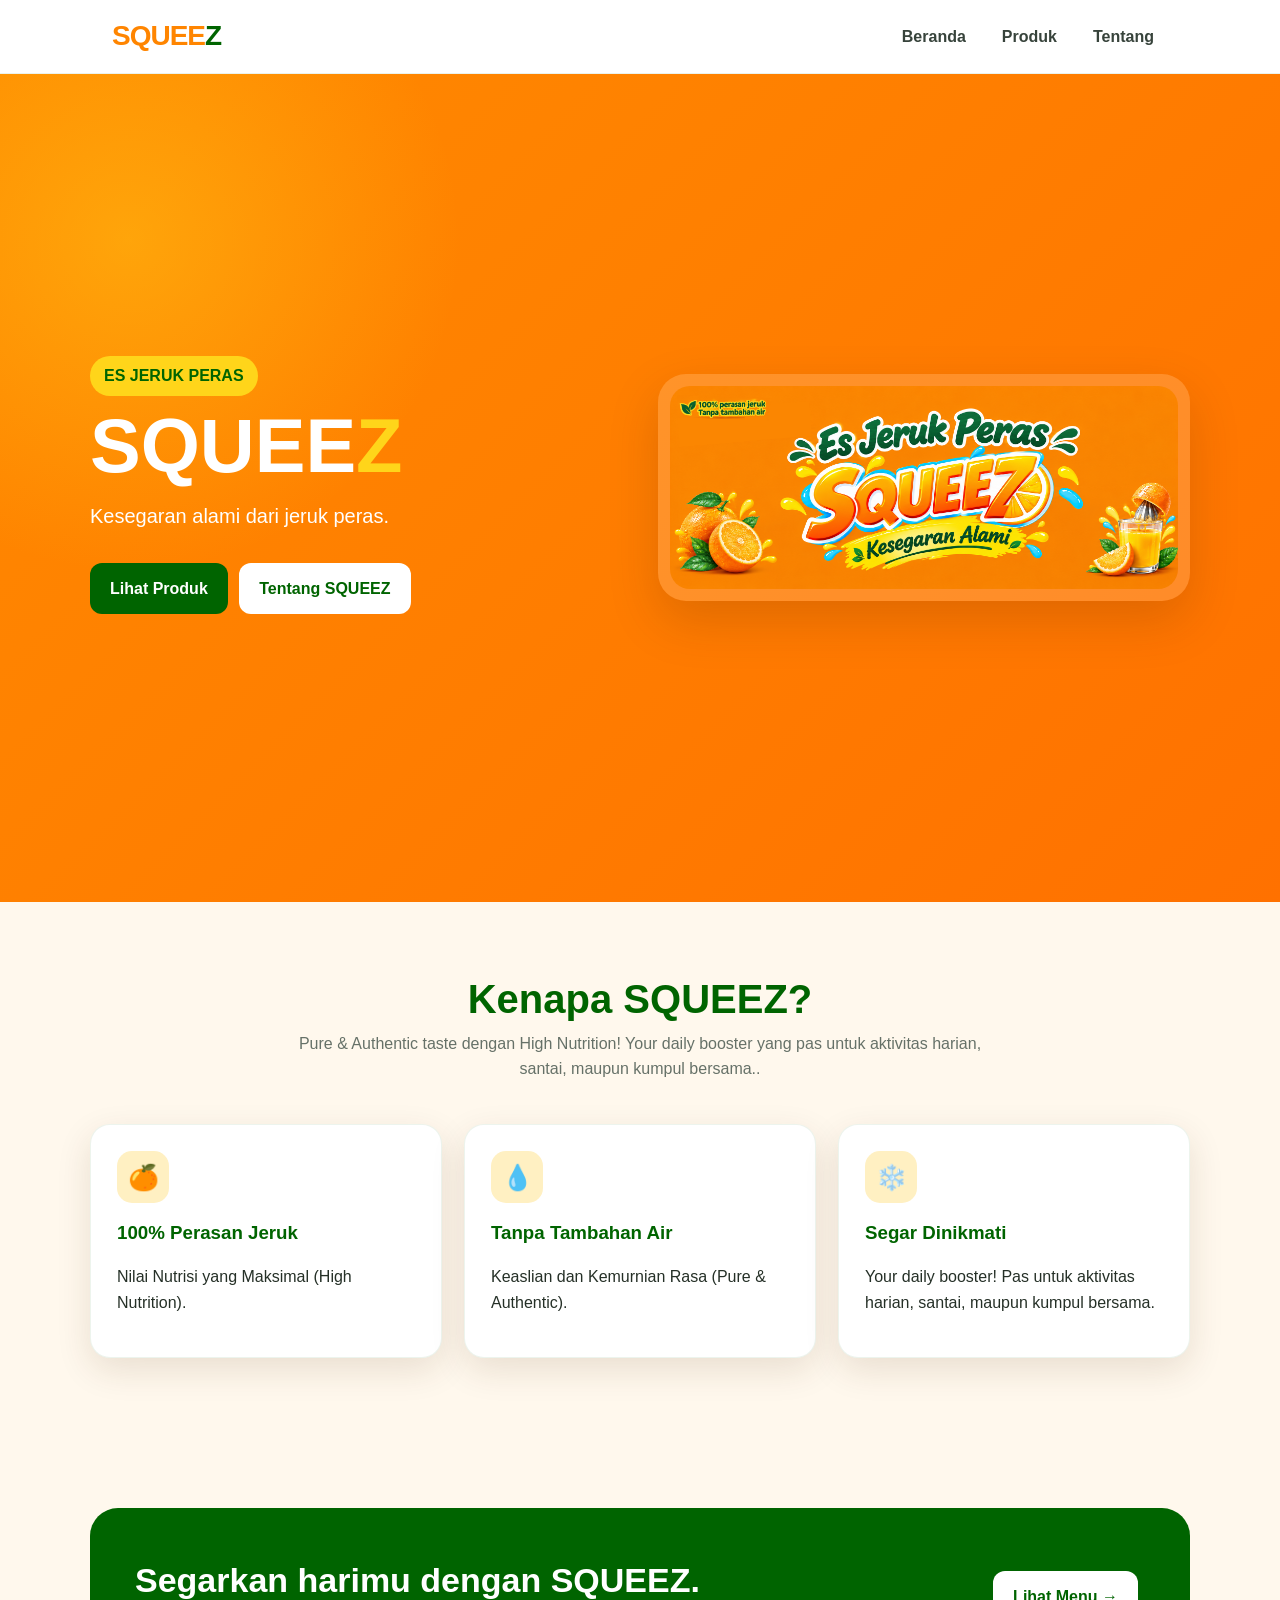
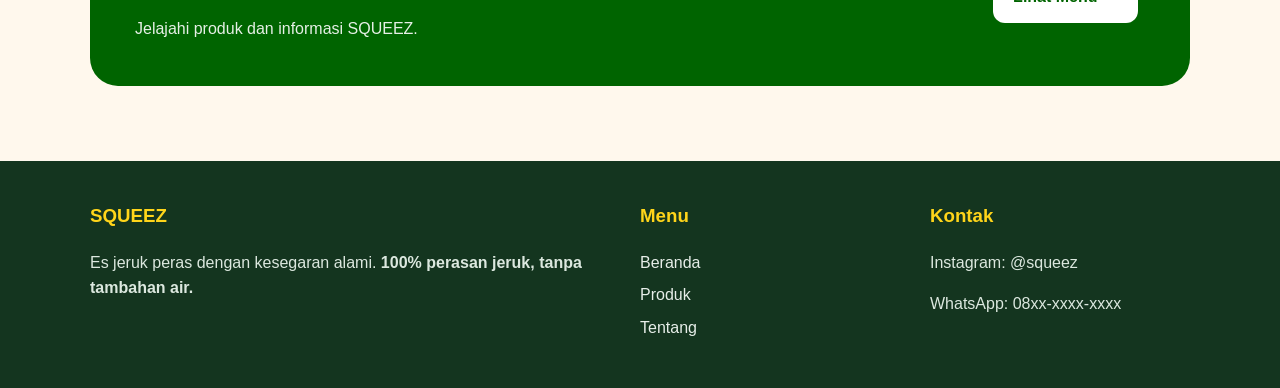
==== index.html @ 5875a388 "squeez" ====
<!doctype html>
<html lang="id">

<head>
  <meta charset="utf-8">
  <meta name="viewport" content="width=device-width,initial-scale=1">
  <title>Beranda | SQUEEZ</title>
  <link rel="stylesheet" href="style.css">
</head>

<body>
  <header class="navbar">
    <div class="nav-inner">
      <a class="logo" href="index.html">SQUEE<span>Z</span></a>
      <button class="menu-btn" aria-label="Buka menu">☰</button>
      <nav class="nav-links">
        <a href="index.html">Beranda</a>
        <a href="produk.html">Produk</a>
        <a href="tentang.html">Tentang</a>
      </nav>
    </div>
  </header>

  <main>
    <section class="hero">
      <div class="hero-grid">
        <div class="hero-copy">
          <span class="badge">ES JERUK PERAS</span>
          <h1>SQUEE<span>Z</span></h1>
          <p>Kesegaran alami dari jeruk peras.</p>
          <a class="btn btn-primary" href="produk.html">Lihat Produk</a>
          <a class="btn btn-secondary" href="tentang.html">Tentang SQUEEZ</a>
        </div>
        <div class="hero-art">
          <img src="assets/squeez.png" alt="Brand SQUEEZ Es Jeruk Peras">
        </div>
      </div>
    </section>

    <section class="section">
      <div class="container">
        <div class="section-title">
          <h2>Kenapa SQUEEZ?</h2>
          <p>Pure & Authentic taste dengan High Nutrition! Your daily booster yang pas untuk aktivitas harian, santai,
            maupun kumpul bersama..</p>
        </div>
        <div class="cards">
          <article class="card">
            <div class="icon">🍊</div>
            <h3>100% Perasan Jeruk</h3>
            <p>Nilai Nutrisi yang Maksimal (High Nutrition).</p>
          </article>
          <article class="card">
            <div class="icon">💧</div>
            <h3>Tanpa Tambahan Air</h3>
            <p>Keaslian dan Kemurnian Rasa (Pure & Authentic).</p>
          </article>
          <article class="card">
            <div class="icon">❄️</div>
            <h3>Segar Dinikmati</h3>
            <p>Your daily booster! Pas untuk aktivitas harian, santai, maupun kumpul bersama.</p>
          </article>
        </div>
      </div>
    </section>

    <section class="section">
      <div class="container">
        <div class="highlight">
          <div>
            <h2>Segarkan harimu dengan SQUEEZ.</h2>
            <p>Jelajahi produk dan informasi SQUEEZ.</p>
          </div>
          <a class="btn btn-secondary" href="produk.html">Lihat Menu →</a>
        </div>
      </div>
    </section>
  </main>

  <footer class="footer">
    <div class="footer-grid">
      <div>
        <h3>SQUEEZ</h3>
        <p>Es jeruk peras dengan kesegaran alami. <strong>100% perasan jeruk, tanpa tambahan air.</strong></p>
      </div>
      <div>
        <h3>Menu</h3>
        <a href="index.html">Beranda</a>
        <a href="produk.html">Produk</a>
        <a href="tentang.html">Tentang</a>
      </div>
      <div>
        <h3>Kontak</h3>
        <p>Instagram: @squeez</p>
        <p>WhatsApp: 08xx-xxxx-xxxx</p>
      </div>
    </div>
  </footer>
  <script src="script.js"></script>
</body>

</html>
---- style.css ----
:root{
  --orange:#ff8500;
  --orange-dark:#e86f00;
  --green:#006400;
  --green-2:#0b7a3b;
  --yellow:#ffd51a;
  --cream:#fff8ed;
  --text:#253027;
  --white:#ffffff;
  --shadow:0 12px 35px rgba(70,45,10,.12);
}
*{box-sizing:border-box}
html{scroll-behavior:smooth}
body{
  margin:0;
  font-family:Arial,Helvetica,sans-serif;
  color:var(--text);
  background:var(--cream);
  line-height:1.6;
}
a{text-decoration:none;color:inherit}
.navbar{
  position:sticky;top:0;z-index:1000;
  background:rgba(255,255,255,.96);
  border-bottom:1px solid rgba(0,100,0,.08);
  backdrop-filter:blur(10px);
}
.nav-inner{
  max-width:1100px;margin:auto;padding:14px 22px;
  display:flex;align-items:center;justify-content:space-between;
}
.logo{font-weight:900;font-size:28px;letter-spacing:-1px;color:var(--orange)}
.logo span{color:var(--green)}
.nav-links{display:flex;gap:8px;align-items:center}
.nav-links a{
  padding:9px 14px;border-radius:999px;font-weight:700;color:#37433b
}
.nav-links a:hover,.nav-links a.active{background:#fff0d8;color:var(--green)}
.menu-btn{display:none;border:0;background:transparent;font-size:28px}
.hero{
  min-height:calc(100vh - 72px);
  display:grid;place-items:center;
  padding:45px 22px;
  background:
    radial-gradient(circle at 10% 20%,rgba(255,213,26,.38),transparent 25%),
    linear-gradient(135deg,#ff8a00,#ff7100);
}
.hero-grid{
  max-width:1100px;width:100%;
  display:grid;grid-template-columns:1fr 1fr;gap:35px;align-items:center;
}
.hero-copy{color:white}
.badge{
  display:inline-block;background:var(--yellow);color:var(--green);
  font-weight:900;padding:7px 14px;border-radius:999px;margin-bottom:14px
}
.hero h1{font-size:clamp(44px,7vw,76px);line-height:.95;margin:0 0 18px;font-weight:900}
.hero h1 span{color:var(--yellow)}
.hero p{font-size:20px;max-width:560px;margin:0 0 26px}
.btn{
  display:inline-block;padding:13px 20px;border-radius:12px;
  font-weight:800;margin:5px 7px 5px 0;transition:.2s
}
.btn-primary{background:var(--green);color:#fff}
.btn-secondary{background:#fff;color:var(--green)}
.btn:hover{transform:translateY(-2px);box-shadow:var(--shadow)}
.hero-art{
  background:rgba(255,255,255,.16);padding:12px;border-radius:28px;
  box-shadow:0 20px 50px rgba(80,35,0,.18)
}
.hero-art img{display:block;width:100%;border-radius:20px}
.section{padding:75px 22px}
.container{max-width:1100px;margin:auto}
.section-title{text-align:center;max-width:700px;margin:0 auto 42px}
.section-title h2{font-size:40px;line-height:1.1;margin:0 0 10px;color:var(--green)}
.section-title p{margin:0;color:#667168}
.cards{display:grid;grid-template-columns:repeat(3,1fr);gap:22px}
.card{
  background:#fff;border-radius:20px;padding:26px;box-shadow:var(--shadow);
  border:1px solid rgba(0,100,0,.07)
}
.icon{
  width:52px;height:52px;border-radius:15px;display:grid;place-items:center;
  background:#fff0c2;font-size:25px;margin-bottom:15px
}
.card h3{margin:0 0 8px;color:var(--green)}
.highlight{
  background:var(--green);color:white;border-radius:28px;padding:45px;
  display:flex;align-items:center;justify-content:space-between;gap:25px
}
.highlight h2{margin:0 0 8px;font-size:34px}
.highlight p{margin:0;opacity:.9}
.footer{background:#14351f;color:#dce8df;padding:40px 22px}
.footer-grid{max-width:1100px;margin:auto;display:grid;grid-template-columns:2fr 1fr 1fr;gap:30px}
.footer h3{color:var(--yellow);margin-top:0}
.footer a{display:block;margin:7px 0;color:#e7eee9}
.page-hero{
  background:linear-gradient(135deg,#ff8500,#ffb300);
  padding:70px 22px;color:#fff;text-align:center
}
.page-hero h1{font-size:54px;margin:0 0 8px}
.page-hero p{margin:0;font-size:18px}
.product-card{overflow:hidden;padding:0}
.product-top{
  height:190px;display:grid;place-items:center;
  background:linear-gradient(135deg,#ff8a00,#ffd21a);font-size:70px
}
.product-body{padding:24px}
.price{font-size:25px;font-weight:900;color:var(--orange-dark);margin:12px 0}
.contact{
  display:grid;grid-template-columns:1fr 1fr;gap:25px
}
.contact-box{background:#fff;padding:28px;border-radius:20px;box-shadow:var(--shadow)}
.form input,.form textarea{
  width:100%;padding:13px;margin:7px 0 13px;border:1px solid #d7ddd8;
  border-radius:10px;font:inherit
}
.form textarea{min-height:130px;resize:vertical}
.small{font-size:14px;color:#758078}
@media(max-width:800px){
  .nav-links{display:none;position:absolute;left:0;right:0;top:67px;background:#fff;padding:12px 20px;flex-direction:column;align-items:stretch;box-shadow:0 10px 25px rgba(0,0,0,.08)}
  .nav-links.show{display:flex}
  .menu-btn{display:block}
  .hero-grid,.contact{grid-template-columns:1fr}
  .cards{grid-template-columns:1fr}
  .hero{padding-top:35px}
  .hero-art{order:-1}
  .footer-grid{grid-template-columns:1fr}
  .highlight{padding:30px;display:block}
  .page-hero h1{font-size:42px}
}
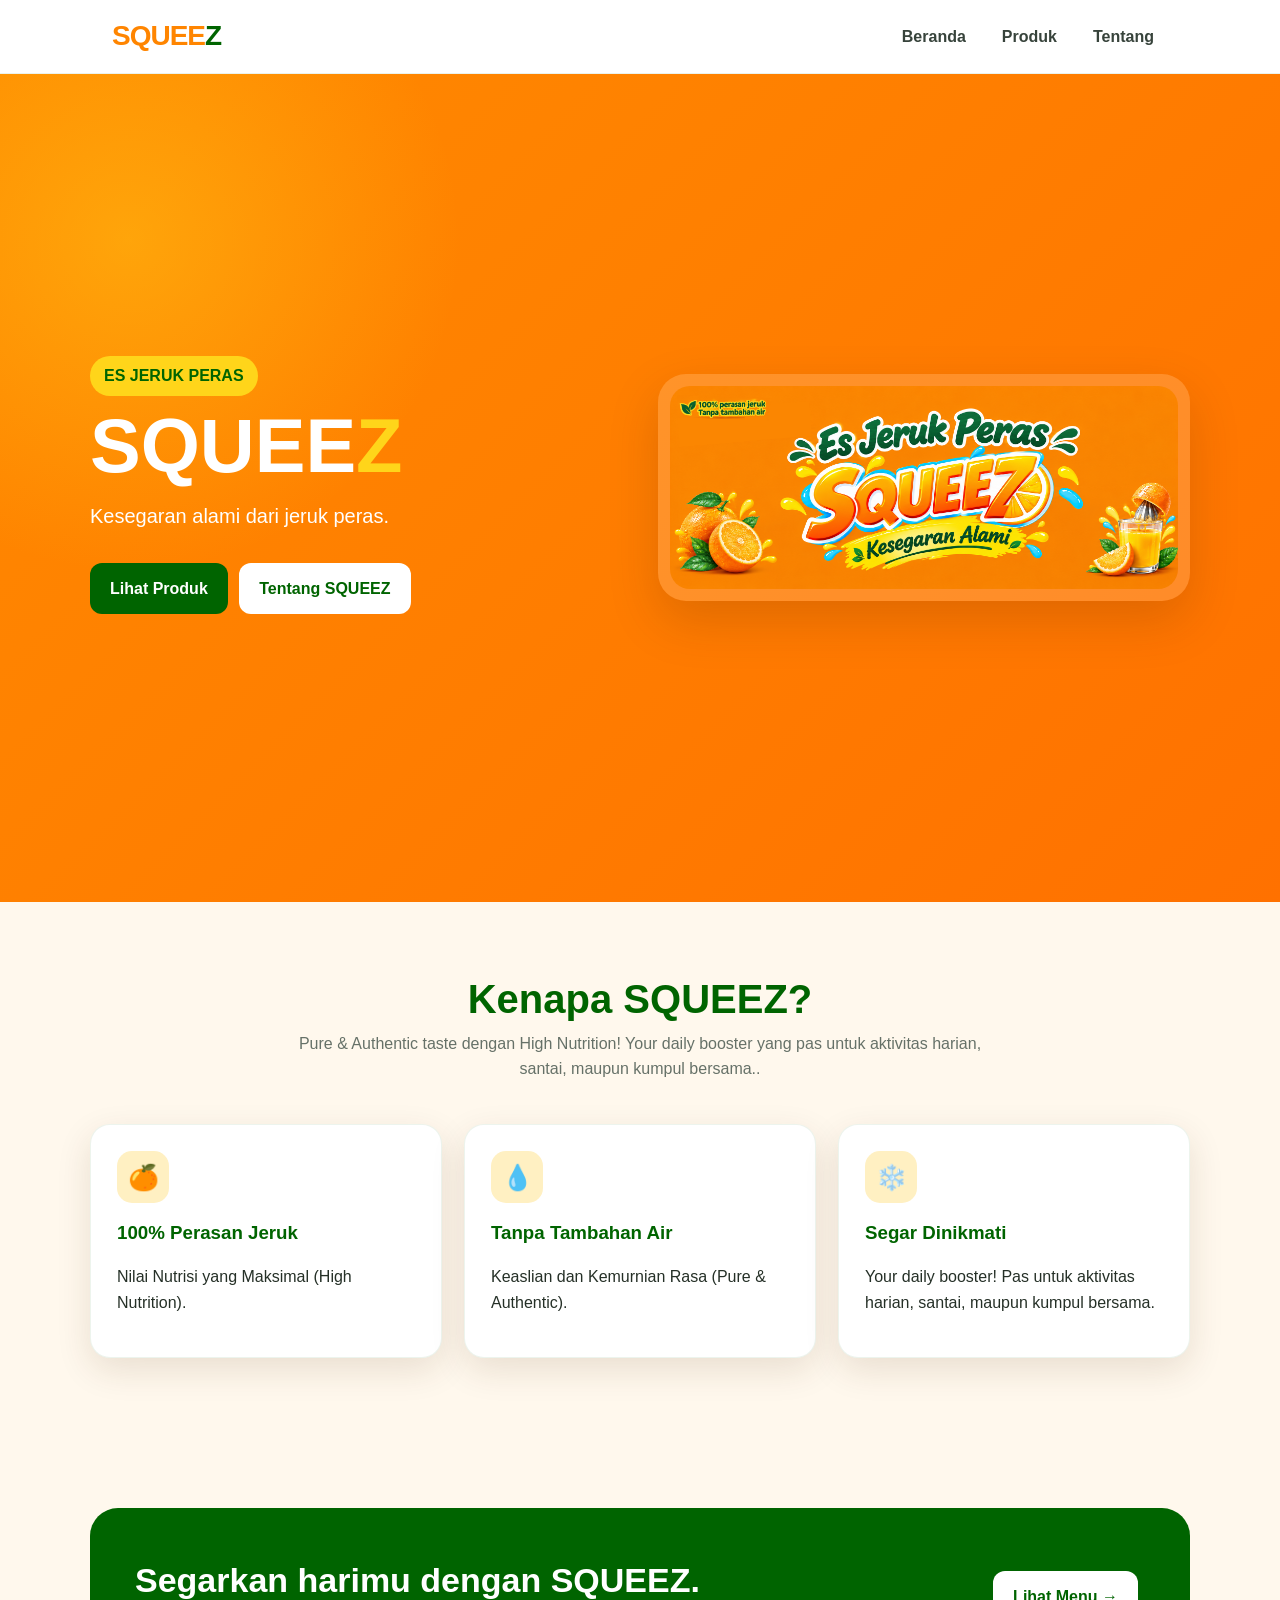
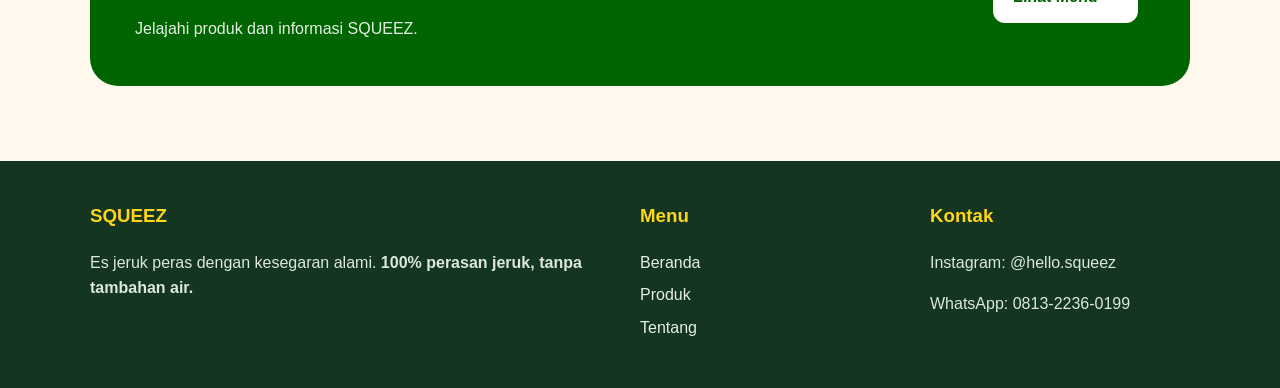
==== commit edf1932e: "Update index.html" ====
--- a/index.html
+++ b/index.html
@@ -91,8 +91,8 @@
       </div>
       <div>
         <h3>Kontak</h3>
-        <p>Instagram: @squeez</p>
-        <p>WhatsApp: 08xx-xxxx-xxxx</p>
+        <p>Instagram: @hello.squeez</p>
+        <p>WhatsApp: 0813-2236-0199</p>
       </div>
     </div>
   </footer>
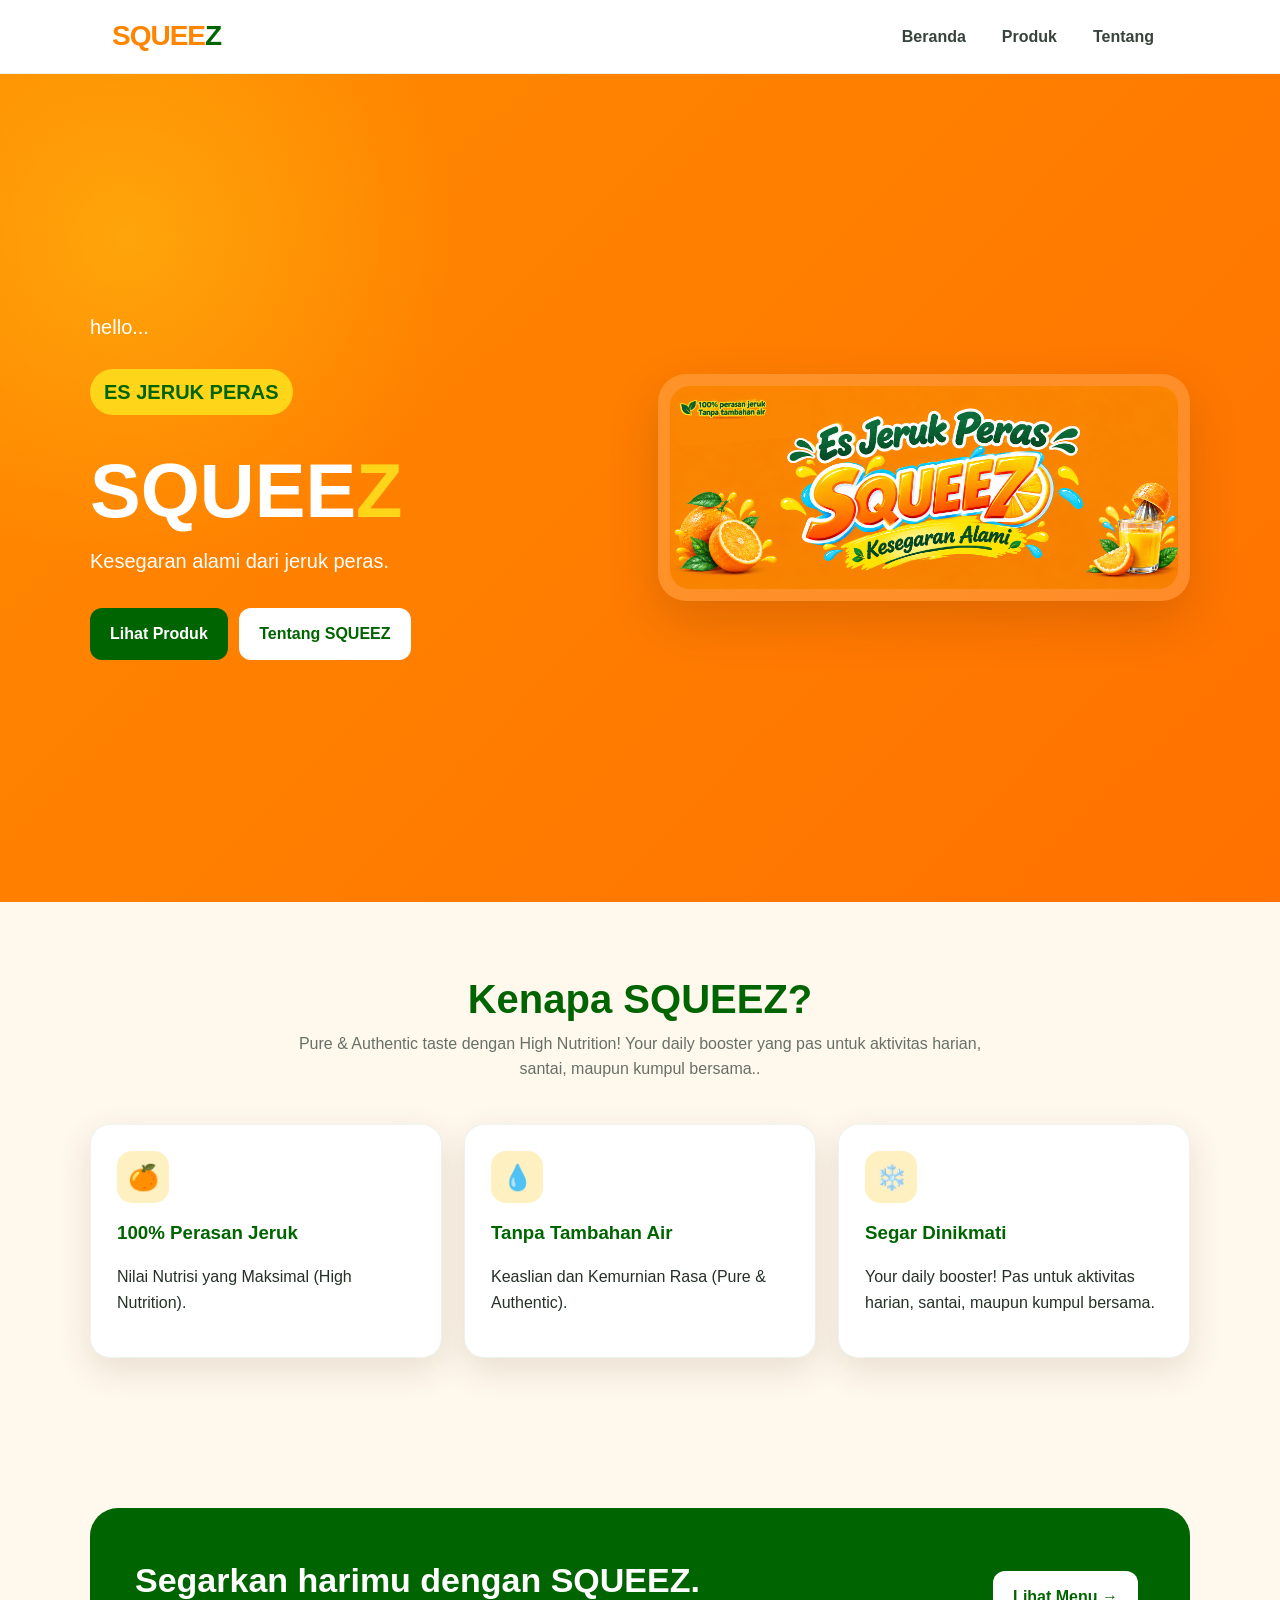
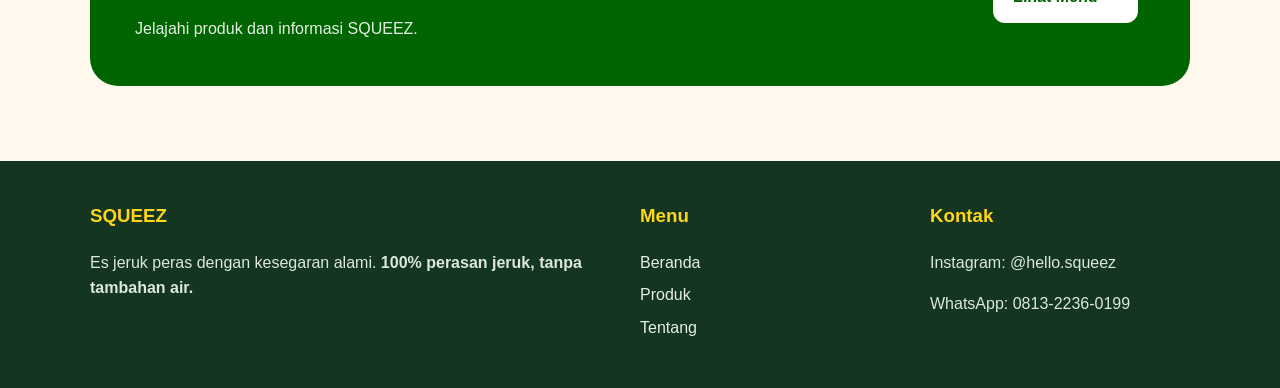
==== commit d1e0d167: "Update index.html" ====
--- a/index.html
+++ b/index.html
@@ -25,6 +25,7 @@
     <section class="hero">
       <div class="hero-grid">
         <div class="hero-copy">
+<p>hello... <p>
           <span class="badge">ES JERUK PERAS</span>
           <h1>SQUEE<span>Z</span></h1>
           <p>Kesegaran alami dari jeruk peras.</p>
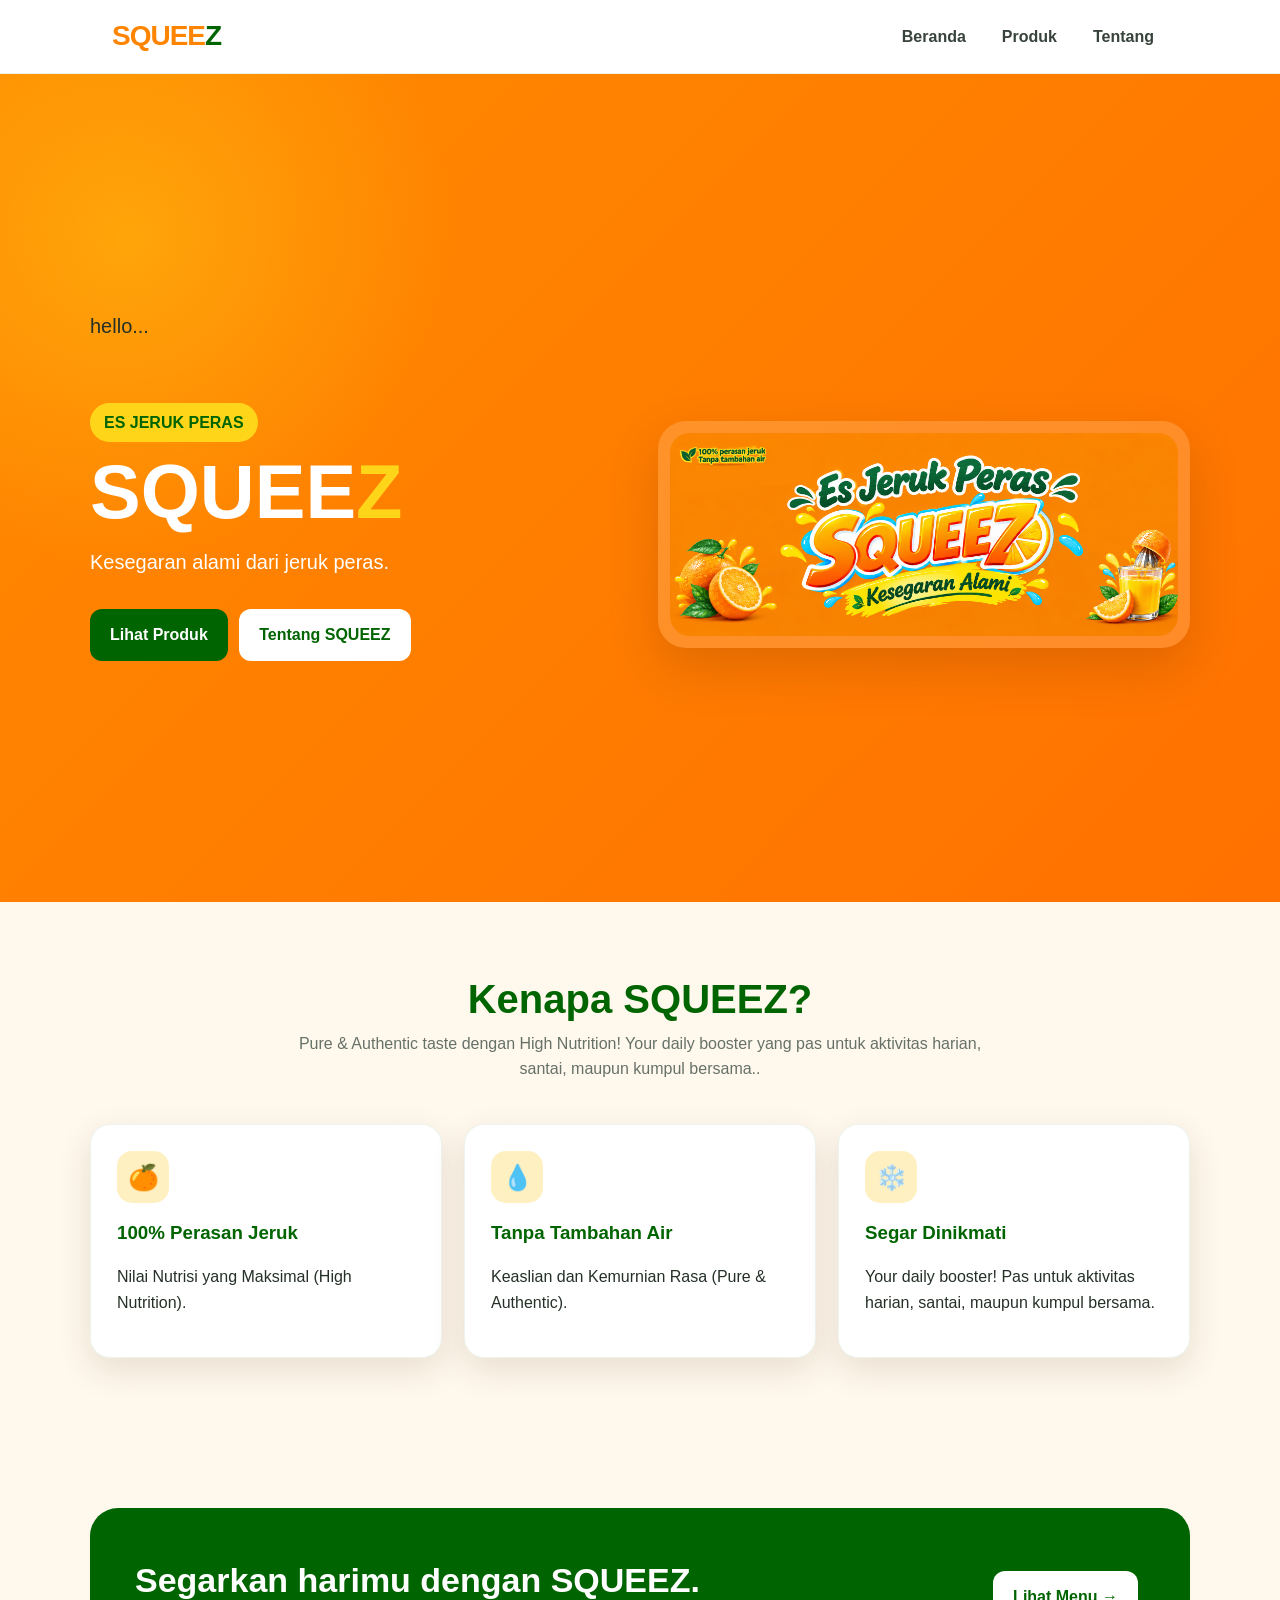
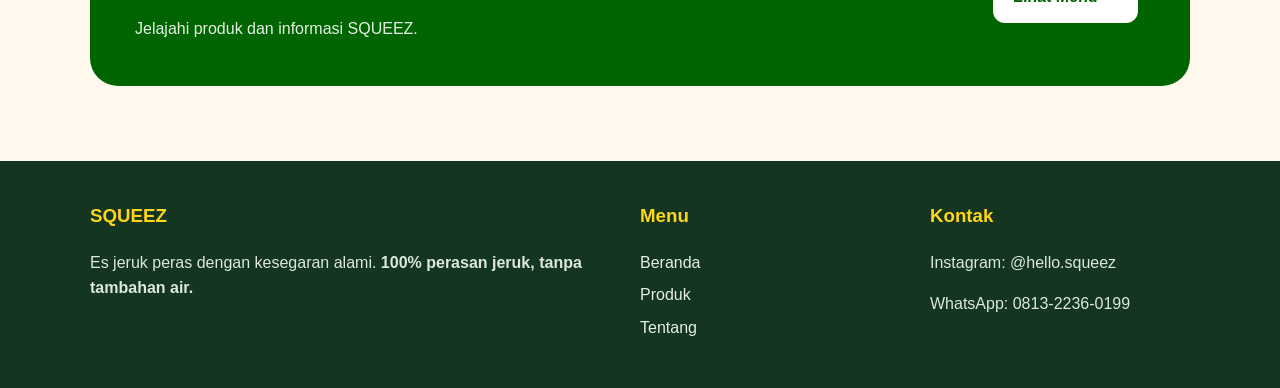
==== commit 61d5229d: "Update index.html" ====
--- a/index.html
+++ b/index.html
@@ -24,8 +24,8 @@
   <main>
     <section class="hero">
       <div class="hero-grid">
+<p>hello... <p>
         <div class="hero-copy">
-<p>hello... <p>
           <span class="badge">ES JERUK PERAS</span>
           <h1>SQUEE<span>Z</span></h1>
           <p>Kesegaran alami dari jeruk peras.</p>
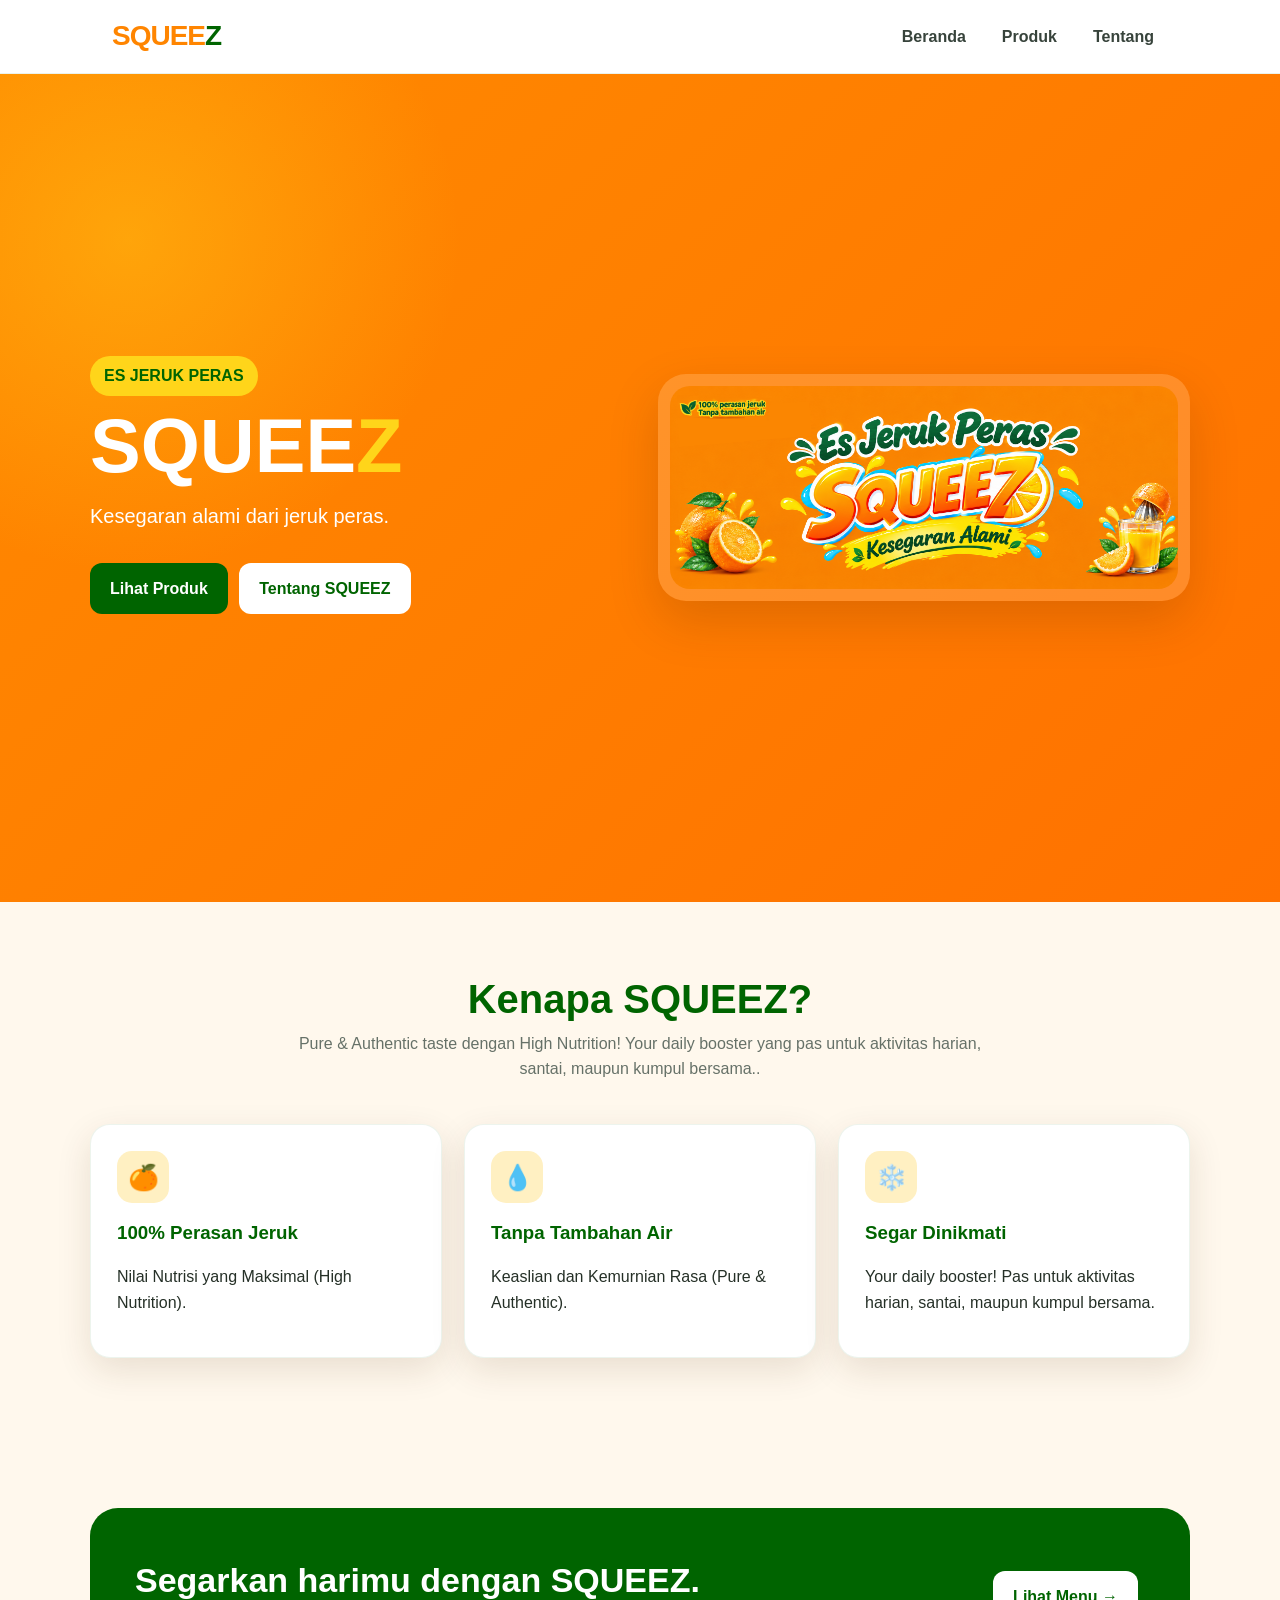
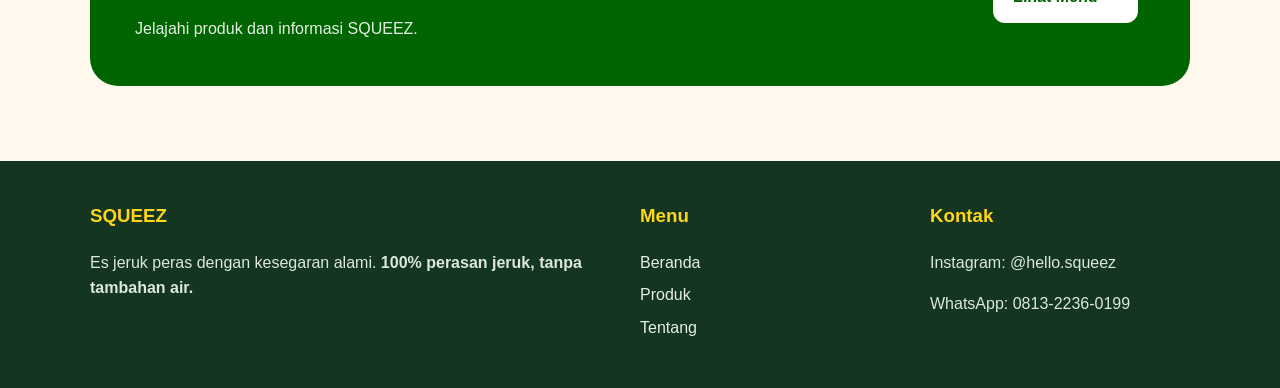
==== commit 4a40db6f: "Update index.html" ====
--- a/index.html
+++ b/index.html
@@ -24,7 +24,6 @@
   <main>
     <section class="hero">
       <div class="hero-grid">
-<p>hello... <p>
         <div class="hero-copy">
           <span class="badge">ES JERUK PERAS</span>
           <h1>SQUEE<span>Z</span></h1>
